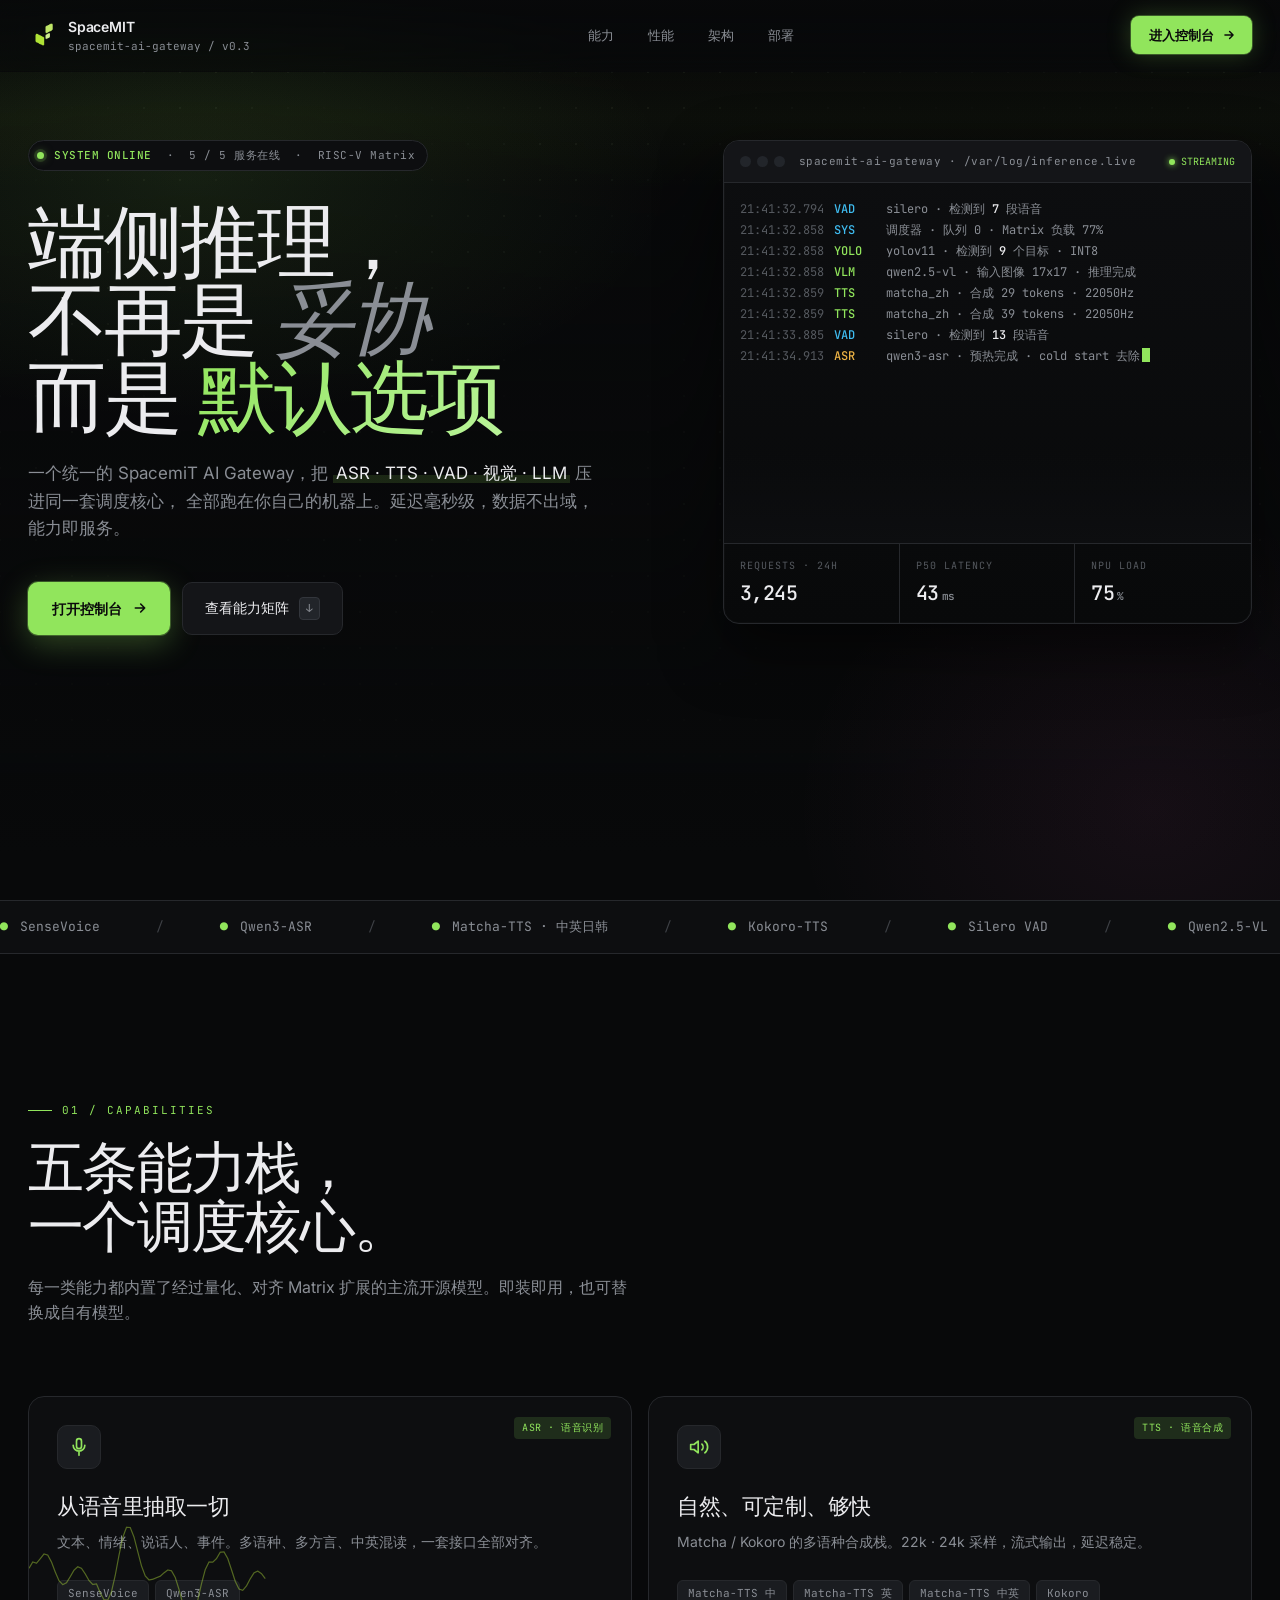
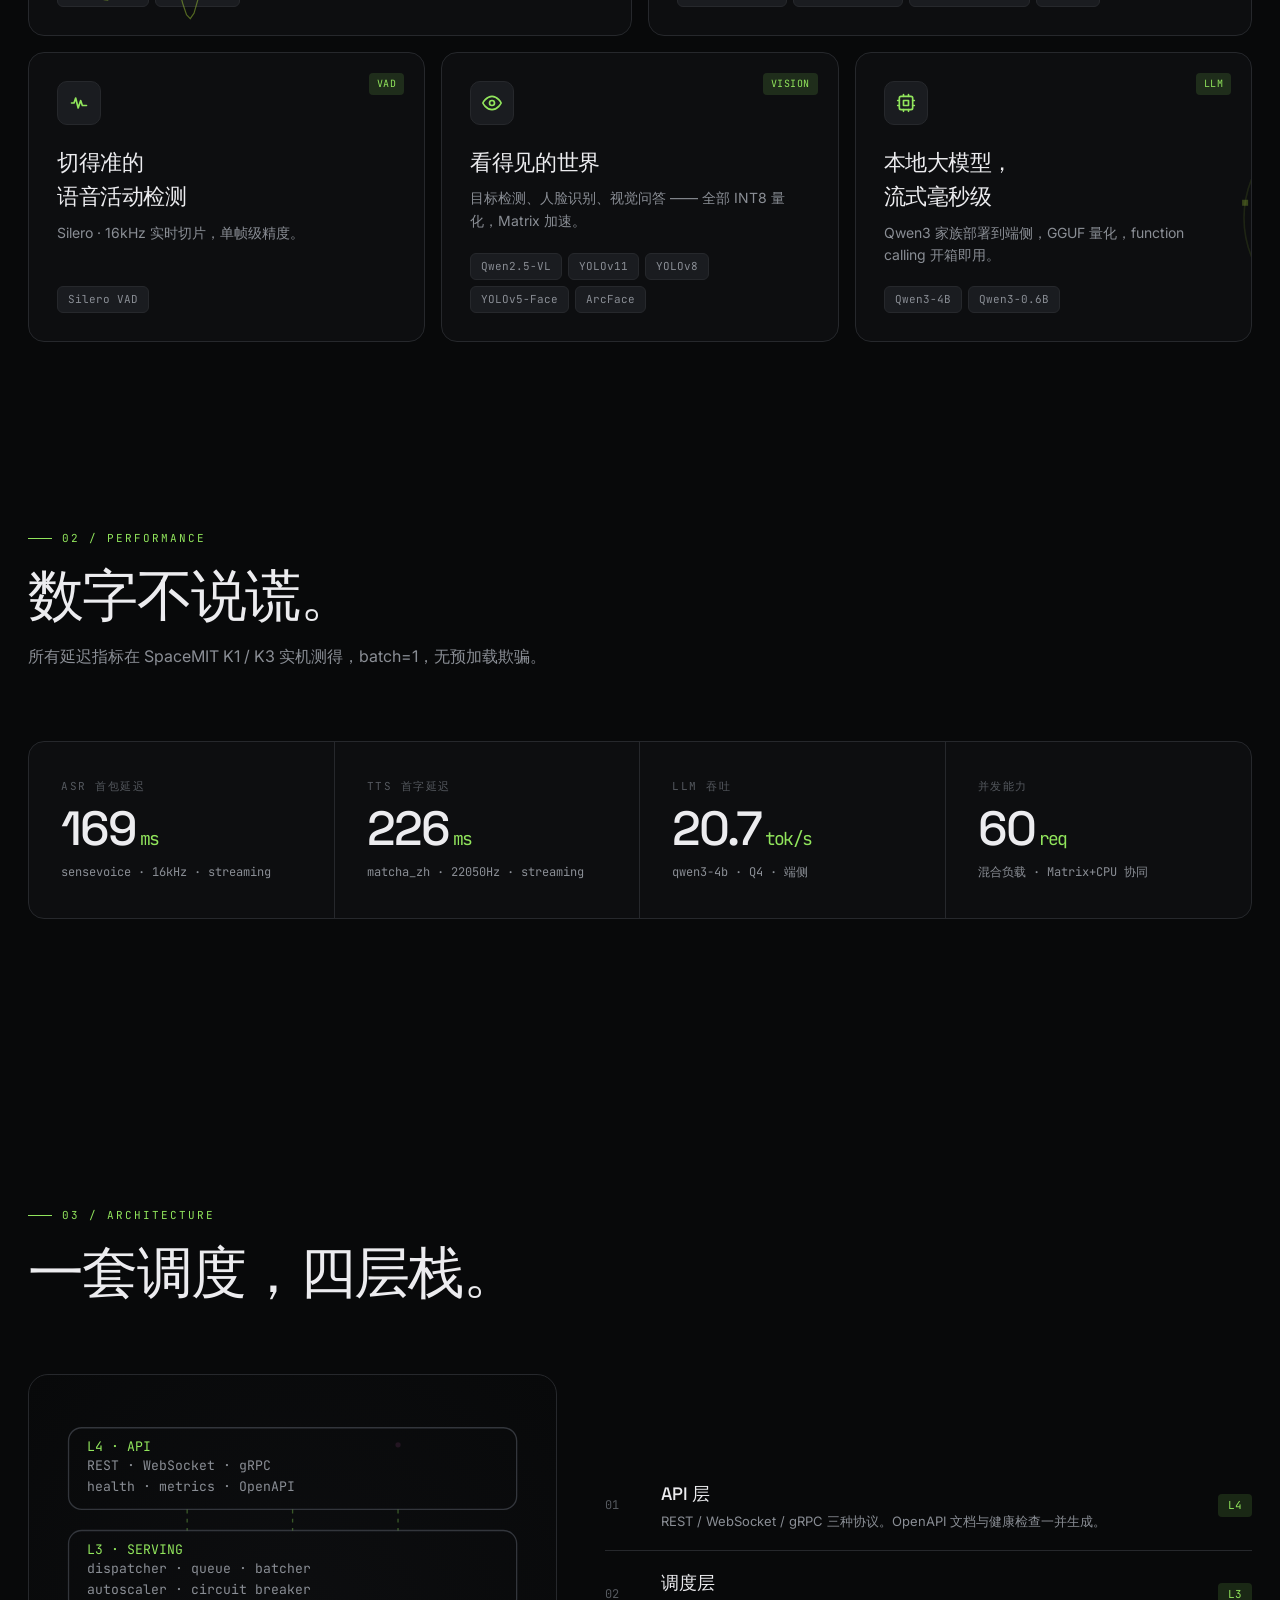
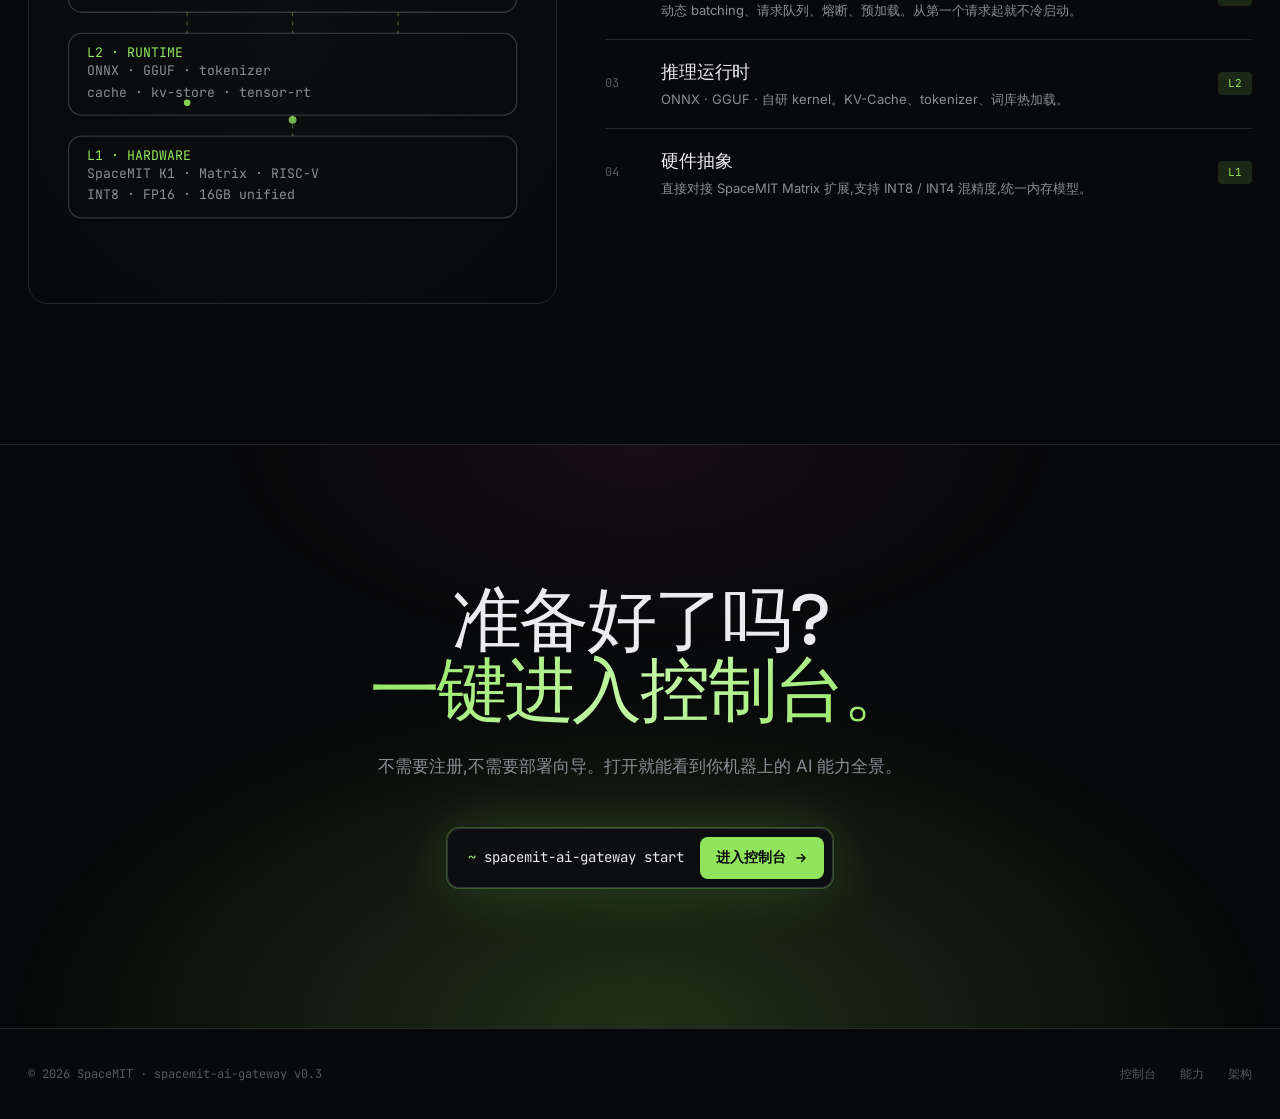
==== frontend/index.html @ 0831a818 "feat: initial import spacemit-ai-gateway" ====
<!doctype html>
<html lang="zh-CN">
<head>
  <meta charset="utf-8"/>
  <meta name="viewport" content="width=device-width, initial-scale=1"/>
  <title>SpaceMIT · SpacemiT AI Gateway — 一体化端侧 AI 推理平台</title>
  <link rel="icon" type="image/png" href="console/img/spacemit.png"/>
  <link rel="preconnect" href="https://fonts.googleapis.com">
  <link rel="preconnect" href="https://fonts.gstatic.com" crossorigin>
  <link href="https://fonts.googleapis.com/css2?family=Inter:wght@400;500;600;700&family=JetBrains+Mono:wght@400;500;600&family=Space+Grotesk:wght@400;500;600&display=swap" rel="stylesheet">
  <link rel="stylesheet" href="landing.css"/>
</head>
<body>

  <!-- NAV -->
  <nav class="nav">
    <a class="nav-brand" href="#">
      <img src="console/img/spacemit.png" alt=""/>
      <div>
        <div class="bn">SpaceMIT</div>
        <div class="bs">spacemit-ai-gateway / v0.3</div>
      </div>
    </a>
    <div class="nav-links">
      <a href="#capabilities">能力</a>
      <a href="#numbers">性能</a>
      <a href="#architecture">架构</a>
      <a href="#launch">部署</a>
    </div>
    <a class="nav-cta" href="console/index.html">
      进入控制台
      <svg viewBox="0 0 24 24" fill="none" stroke="currentColor" stroke-width="2.4" stroke-linecap="round" stroke-linejoin="round"><path d="M5 12h14M13 6l6 6-6 6"/></svg>
    </a>
  </nav>

  <!-- HERO -->
  <header class="hero">
    <div class="hero-bg">
      <canvas id="hero-canvas"></canvas>
    </div>

    <div>
      <div class="eyebrow">
        <span class="dot"></span>
        <span><b>SYSTEM ONLINE</b> &nbsp;·&nbsp; 5 / 5 服务在线 &nbsp;·&nbsp; RISC-V Matrix</span>
      </div>

      <h1 class="headline">
        端侧推理，<br/>
        不再是 <span class="strike">妥协</span><br/>
        而是 <span class="accent">默认选项</span>
      </h1>

      <p class="subline">
        一个统一的 SpacemiT AI Gateway，把 <em>ASR · TTS · VAD · 视觉 · LLM</em> 压进同一套调度核心，
        全部跑在你自己的机器上。延迟毫秒级，数据不出域，能力即服务。
      </p>

      <div class="hero-cta">
        <a class="btn-primary" href="console/index.html">
          打开控制台
          <svg viewBox="0 0 24 24" fill="none" stroke="currentColor" stroke-width="2.4" stroke-linecap="round" stroke-linejoin="round"><path d="M5 12h14M13 6l6 6-6 6"/></svg>
        </a>
        <a class="btn-ghost" href="#capabilities">
          查看能力矩阵
          <span class="kbd">↓</span>
        </a>
      </div>
    </div>

    <!-- Live console preview -->
    <div class="live-panel">
      <div class="live-panel-head">
        <div class="tl"><span></span><span></span><span></span></div>
        <div class="title">spacemit-ai-gateway · /var/log/inference.live</div>
        <div class="status"><span class="dot"></span>STREAMING</div>
      </div>
      <div class="stream" id="stream"></div>
      <div class="live-stats">
        <div class="cell">
          <div class="k">requests · 24h</div>
          <div class="v"><span id="stat-req">3,248</span></div>
        </div>
        <div class="cell">
          <div class="k">p50 latency</div>
          <div class="v"><span id="stat-lat">58</span><span class="unit">ms</span></div>
        </div>
        <div class="cell">
          <div class="k">npu load</div>
          <div class="v"><span id="stat-npu">72</span><span class="unit">%</span></div>
        </div>
      </div>
    </div>
  </header>

  <!-- TICKER -->
  <div class="ticker">
    <div class="ticker-track">
      <span><span class="acc">●</span> SenseVoice</span><span class="div">/</span>
      <span><span class="acc">●</span> Qwen3-ASR</span><span class="div">/</span>
      <span><span class="acc">●</span> Matcha-TTS · 中英日韩</span><span class="div">/</span>
      <span><span class="acc">●</span> Kokoro-TTS</span><span class="div">/</span>
      <span><span class="acc">●</span> Silero VAD</span><span class="div">/</span>
      <span><span class="acc">●</span> Qwen2.5-VL</span><span class="div">/</span>
      <span><span class="acc">●</span> YOLOv11 · v8 · v5-face</span><span class="div">/</span>
      <span><span class="acc">●</span> ArcFace</span><span class="div">/</span>
      <span><span class="acc">●</span> Qwen3-4B · 0.6B</span><span class="div">/</span>
      <!-- duplicate for seamless loop -->
      <span><span class="acc">●</span> SenseVoice</span><span class="div">/</span>
      <span><span class="acc">●</span> Qwen3-ASR</span><span class="div">/</span>
      <span><span class="acc">●</span> Matcha-TTS · 中英日韩</span><span class="div">/</span>
      <span><span class="acc">●</span> Kokoro-TTS</span><span class="div">/</span>
      <span><span class="acc">●</span> Silero VAD</span><span class="div">/</span>
      <span><span class="acc">●</span> Qwen2.5-VL</span><span class="div">/</span>
      <span><span class="acc">●</span> YOLOv11 · v8 · v5-face</span><span class="div">/</span>
      <span><span class="acc">●</span> ArcFace</span><span class="div">/</span>
      <span><span class="acc">●</span> Qwen3-4B · 0.6B</span><span class="div">/</span>
    </div>
  </div>

  <!-- CAPABILITIES -->
  <section class="section" id="capabilities">
    <div class="section-head">
      <div class="section-label">01 / capabilities</div>
      <h2 class="section-title">五条能力栈，<br/>一个调度核心。</h2>
      <p class="section-sub">
        每一类能力都内置了经过量化、对齐 Matrix 扩展的主流开源模型。即装即用，也可替换成自有模型。
      </p>
    </div>

    <div class="caps">
      <!-- ASR — wide with waveform -->
      <div class="cap wide">
        <canvas class="viz" id="viz-wave" style="bottom: 0; top: auto; height: 120px;"></canvas>
        <div class="cap-tag">ASR · 语音识别</div>
        <div class="cap-icon">
          <svg width="20" height="20" viewBox="0 0 24 24" fill="none" stroke="currentColor" stroke-width="2" stroke-linecap="round" stroke-linejoin="round"><rect x="9" y="2" width="6" height="12" rx="3"/><path d="M5 10a7 7 0 0 0 14 0M12 17v5"/></svg>
        </div>
        <h3>从语音里抽取一切</h3>
        <p class="cap-desc">文本、情绪、说话人、事件。多语种、多方言、中英混读，一套接口全部对齐。</p>
        <div class="cap-models">
          <span class="chip">SenseVoice</span>
          <span class="chip">Qwen3-ASR</span>
        </div>
      </div>

      <!-- TTS -->
      <div class="cap wide">
        <div class="cap-tag">TTS · 语音合成</div>
        <div class="cap-icon">
          <svg width="20" height="20" viewBox="0 0 24 24" fill="none" stroke="currentColor" stroke-width="2" stroke-linecap="round" stroke-linejoin="round"><path d="M11 5L6 9H2v6h4l5 4V5zM15.5 8.5a5 5 0 0 1 0 7M19 5a9 9 0 0 1 0 14"/></svg>
        </div>
        <h3>自然、可定制、够快</h3>
        <p class="cap-desc">Matcha / Kokoro 的多语种合成栈。22k · 24k 采样，流式输出，延迟稳定。</p>
        <div class="cap-models">
          <span class="chip">Matcha-TTS 中</span>
          <span class="chip">Matcha-TTS 英</span>
          <span class="chip">Matcha-TTS 中英</span>
          <span class="chip">Kokoro</span>
        </div>
      </div>

      <!-- VAD -->
      <div class="cap third">
        <div class="cap-tag">VAD</div>
        <div class="cap-icon">
          <svg width="20" height="20" viewBox="0 0 24 24" fill="none" stroke="currentColor" stroke-width="2" stroke-linecap="round" stroke-linejoin="round"><path d="M3 12h3l2-6 3 12 3-9 2 6h5"/></svg>
        </div>
        <h3>切得准的<br/>语音活动检测</h3>
        <p class="cap-desc">Silero · 16kHz 实时切片，单帧级精度。</p>
        <div class="cap-models">
          <span class="chip">Silero VAD</span>
        </div>
      </div>

      <!-- Vision -->
      <div class="cap third">
        <div class="cap-tag">VISION</div>
        <div class="cap-icon">
          <svg width="20" height="20" viewBox="0 0 24 24" fill="none" stroke="currentColor" stroke-width="2" stroke-linecap="round" stroke-linejoin="round"><path d="M1 12s4-8 11-8 11 8 11 8-4 8-11 8S1 12 1 12z"/><circle cx="12" cy="12" r="3"/></svg>
        </div>
        <h3>看得见的世界</h3>
        <p class="cap-desc">目标检测、人脸识别、视觉问答 —— 全部 INT8 量化，Matrix 加速。</p>
        <div class="cap-models">
          <span class="chip">Qwen2.5-VL</span>
          <span class="chip">YOLOv11</span>
          <span class="chip">YOLOv8</span>
          <span class="chip">YOLOv5-Face</span>
          <span class="chip">ArcFace</span>
        </div>
      </div>

      <!-- LLM — third column with orbit -->
      <div class="cap third">
        <canvas class="viz" id="viz-orbit"></canvas>
        <div class="cap-tag">LLM</div>
        <div class="cap-icon">
          <svg width="20" height="20" viewBox="0 0 24 24" fill="none" stroke="currentColor" stroke-width="2" stroke-linecap="round" stroke-linejoin="round"><rect x="4" y="4" width="16" height="16" rx="2"/><rect x="9" y="9" width="6" height="6"/><path d="M9 2v2M15 2v2M9 20v2M15 20v2M2 9h2M2 15h2M20 9h2M20 15h2"/></svg>
        </div>
        <h3>本地大模型，<br/>流式毫秒级</h3>
        <p class="cap-desc">Qwen3 家族部署到端侧，GGUF 量化，function calling 开箱即用。</p>
        <div class="cap-models">
          <span class="chip">Qwen3-4B</span>
          <span class="chip">Qwen3-0.6B</span>
        </div>
      </div>
    </div>
  </section>

  <!-- NUMBERS -->
  <section class="section" id="numbers" style="padding-top: 40px;">
    <div class="section-head">
      <div class="section-label">02 / performance</div>
      <h2 class="section-title">数字不说谎。</h2>
      <p class="section-sub">
        所有延迟指标在 SpaceMIT K1 / K3 实机测得，batch=1，无预加载欺骗。
      </p>
    </div>

    <div class="numbers">
      <div class="cell">
        <div class="k">ASR 首包延迟</div>
        <div class="v"><span data-count="180">0</span><span class="unit">ms</span></div>
        <div class="sub">sensevoice · 16kHz · streaming</div>
      </div>
      <div class="cell">
        <div class="k">TTS 首字延迟</div>
        <div class="v"><span data-count="240">0</span><span class="unit">ms</span></div>
        <div class="sub">matcha_zh · 22050Hz · streaming</div>
      </div>
      <div class="cell">
        <div class="k">LLM 吞吐</div>
        <div class="v"><span data-count="22" data-decimals="1">0</span><span class="unit">tok/s</span></div>
        <div class="sub">qwen3-4b · Q4 · 端侧</div>
      </div>
      <div class="cell">
        <div class="k">并发能力</div>
        <div class="v"><span data-count="64">0</span><span class="unit">req</span></div>
        <div class="sub">混合负载 · Matrix+CPU 协同</div>
      </div>
    </div>
  </section>

  <!-- ARCHITECTURE -->
  <section class="section" id="architecture">
    <div class="section-head">
      <div class="section-label">03 / architecture</div>
      <h2 class="section-title">一套调度，四层栈。</h2>
    </div>

    <div class="arch">
      <div class="arch-diagram">
        <svg viewBox="0 0 400 400" id="arch-svg" xmlns="http://www.w3.org/2000/svg">
          <defs>
            <linearGradient id="g1" x1="0" y1="0" x2="1" y2="1">
              <stop offset="0%" stop-color="oklch(0.84 0.19 135)" stop-opacity="0.3"/>
              <stop offset="100%" stop-color="oklch(0.84 0.19 135)" stop-opacity="0"/>
            </linearGradient>
          </defs>

          <!-- layers -->
          <g stroke="#33363c" fill="none" stroke-width="1">
            <rect x="30" y="40"  width="340" height="62" rx="10"/>
            <rect x="30" y="118" width="340" height="62" rx="10"/>
            <rect x="30" y="196" width="340" height="62" rx="10"/>
            <rect x="30" y="274" width="340" height="62" rx="10"/>
          </g>

          <!-- connecting lines between layers -->
          <g stroke="oklch(0.84 0.19 135)" stroke-width="1" stroke-dasharray="3 4" opacity="0.35">
            <line x1="120" y1="102" x2="120" y2="118"/>
            <line x1="200" y1="102" x2="200" y2="118"/>
            <line x1="280" y1="102" x2="280" y2="118"/>
            <line x1="120" y1="180" x2="120" y2="196"/>
            <line x1="200" y1="180" x2="200" y2="196"/>
            <line x1="280" y1="180" x2="280" y2="196"/>
            <line x1="200" y1="258" x2="200" y2="274"/>
          </g>

          <!-- labels -->
          <g font-family="JetBrains Mono, monospace" font-size="10" fill="#8a8e95">
            <text x="44" y="58" fill="oklch(0.84 0.19 135)">L4 · API</text>
            <text x="44" y="72">REST · WebSocket · gRPC</text>
            <text x="44" y="88">health · metrics · OpenAPI</text>

            <text x="44" y="136" fill="oklch(0.84 0.19 135)">L3 · SERVING</text>
            <text x="44" y="150">dispatcher · queue · batcher</text>
            <text x="44" y="166">autoscaler · circuit breaker</text>

            <text x="44" y="214" fill="oklch(0.84 0.19 135)">L2 · RUNTIME</text>
            <text x="44" y="228">ONNX · GGUF · tokenizer</text>
            <text x="44" y="244">cache · kv-store · tensor-rt</text>

            <text x="44" y="292" fill="oklch(0.84 0.19 135)">L1 · HARDWARE</text>
            <text x="44" y="306">SpaceMIT K1 · Matrix · RISC-V</text>
            <text x="44" y="322">INT8 · FP16 · 16GB unified</text>
          </g>

          <!-- packet dots -->
          <circle r="3" fill="oklch(0.84 0.19 135)">
            <animateMotion dur="3s" repeatCount="indefinite" path="M 200 40 L 200 340"/>
            <animate attributeName="opacity" values="0;1;1;0" dur="3s" repeatCount="indefinite"/>
          </circle>
          <circle r="2.5" fill="oklch(0.84 0.19 135)">
            <animateMotion dur="4s" begin="1s" repeatCount="indefinite" path="M 120 340 L 120 40"/>
            <animate attributeName="opacity" values="0;1;1;0" dur="4s" begin="1s" repeatCount="indefinite"/>
          </circle>
          <circle r="2" fill="oklch(0.72 0.20 340)">
            <animateMotion dur="5s" begin="2s" repeatCount="indefinite" path="M 280 40 L 280 340"/>
            <animate attributeName="opacity" values="0;0.8;0.8;0" dur="5s" begin="2s" repeatCount="indefinite"/>
          </circle>
        </svg>
      </div>

      <div class="arch-list">
        <div class="arch-item">
          <div class="num">01</div>
          <div>
            <div class="nm">API 层</div>
            <div class="dc">REST / WebSocket / gRPC 三种协议。OpenAPI 文档与健康检查一并生成。</div>
          </div>
          <div class="tech">L4</div>
        </div>
        <div class="arch-item">
          <div class="num">02</div>
          <div>
            <div class="nm">调度层</div>
            <div class="dc">动态 batching、请求队列、熔断、预加载。从第一个请求起就不冷启动。</div>
          </div>
          <div class="tech">L3</div>
        </div>
        <div class="arch-item">
          <div class="num">03</div>
          <div>
            <div class="nm">推理运行时</div>
            <div class="dc">ONNX · GGUF · 自研 kernel。KV-Cache、tokenizer、词库热加载。</div>
          </div>
          <div class="tech">L2</div>
        </div>
        <div class="arch-item">
          <div class="num">04</div>
          <div>
            <div class="nm">硬件抽象</div>
            <div class="dc">直接对接 SpaceMIT Matrix 扩展,支持 INT8 / INT4 混精度,统一内存模型。</div>
          </div>
          <div class="tech">L1</div>
        </div>
      </div>
    </div>
  </section>

  <!-- CTA -->
  <section class="cta-footer" id="launch">
    <h2>准备好了吗?<br/><span class="accent">一键进入控制台。</span></h2>
    <p>不需要注册,不需要部署向导。打开就能看到你机器上的 AI 能力全景。</p>

    <div class="terminal-cta">
      <span class="prompt">~</span><span class="cmd">spacemit-ai-gateway start</span><a href="console/index.html">
        进入控制台
        <svg width="14" height="14" viewBox="0 0 24 24" fill="none" stroke="currentColor" stroke-width="2.4" stroke-linecap="round" stroke-linejoin="round"><path d="M5 12h14M13 6l6 6-6 6"/></svg>
      </a>
    </div>
  </section>

  <footer>
    <div>© 2026 SpaceMIT · spacemit-ai-gateway v0.3</div>
    <div class="links">
      <a href="console/index.html">控制台</a>
      <a href="#capabilities">能力</a>
      <a href="#architecture">架构</a>
    </div>
  </footer>

  <script src="landing-hero.js"></script>
</body>
</html>
---- frontend/landing.css ----
/* SpaceMIT · SpacemiT AI Gateway — Landing Page */
/* Inherits console's DNA: #0a0a0b bg, lemon-green accent */

:root {
  --bg:        #08090a;
  --bg-1:      #0d0e10;
  --bg-2:      #141518;
  --bg-3:      #1a1c20;
  --bg-4:      #22252a;
  --border:    #26282c;
  --border-2:  #33363c;
  --text:      #ececef;
  --text-dim:  #8a8e95;
  --text-low:  #55595f;
  --text-low-2:#3e4146;
  --accent:    oklch(0.84 0.19 135);
  --accent-d:  oklch(0.72 0.19 135);
  --accent-2:  oklch(0.84 0.19 135 / .14);
  --accent-3:  oklch(0.84 0.19 135 / .30);
  --accent-glow: oklch(0.84 0.19 135 / .55);

  --info:  oklch(0.75 0.13 230);
  --warn:  oklch(0.80 0.14 80);
  --magenta: oklch(0.72 0.20 340);

  --font-sans: 'Inter', -apple-system, 'PingFang SC', 'Microsoft YaHei', sans-serif;
  --font-mono: 'JetBrains Mono', 'SF Mono', Menlo, monospace;
  --font-display: 'Space Grotesk', 'Inter', sans-serif;
}

* { box-sizing: border-box; }
html, body { margin: 0; padding: 0; }
body {
  background: var(--bg);
  color: var(--text);
  font-family: var(--font-sans);
  font-size: 15px;
  line-height: 1.55;
  -webkit-font-smoothing: antialiased;
  overflow-x: hidden;
}
a { color: inherit; text-decoration: none; }
button { font-family: inherit; cursor: pointer; border: 0; background: none; color: inherit; }

/* subtle grain */
body::before {
  content:''; position: fixed; inset: 0; pointer-events: none; z-index: 1;
  background-image: url("data:image/svg+xml;utf8,<svg xmlns='http://www.w3.org/2000/svg' width='140' height='140'><filter id='n'><feTurbulence type='fractalNoise' baseFrequency='0.9' numOctaves='2'/><feColorMatrix values='0 0 0 0 0  0 0 0 0 0  0 0 0 0 0  0 0 0 0.045 0'/></filter><rect width='100%' height='100%' filter='url(%23n)'/></svg>");
  opacity: .8; mix-blend-mode: overlay;
}

/* ============ NAV ============ */
.nav {
  position: fixed; top: 0; left: 0; right: 0; z-index: 100;
  display: flex; align-items: center; justify-content: space-between;
  padding: 16px 28px;
  backdrop-filter: blur(14px) saturate(140%);
  -webkit-backdrop-filter: blur(14px) saturate(140%);
  background: linear-gradient(to bottom, rgba(8,9,10,.85), rgba(8,9,10,.55));
  border-bottom: 1px solid transparent;
  transition: border-color .3s;
}
.nav.scrolled { border-bottom-color: var(--border); }
.nav-brand { display: flex; align-items: center; gap: 12px; }
.nav-brand img { width: 28px; height: 28px; object-fit: contain; border-radius: 6px; }
.nav-brand .bn { font-weight: 600; letter-spacing: -.2px; font-size: 14px; }
.nav-brand .bs { font-family: var(--font-mono); font-size: 11px; color: var(--text-dim); }
.nav-links { display: flex; gap: 6px; font-size: 13px; }
.nav-links a {
  padding: 8px 14px; color: var(--text-dim); border-radius: 8px;
  transition: color .15s, background .15s;
}
.nav-links a:hover { color: var(--text); background: var(--bg-2); }
.nav-cta {
  display: inline-flex; align-items: center; gap: 8px;
  padding: 9px 16px 9px 18px;
  background: var(--accent);
  color: #0a0a0b;
  border-radius: 8px;
  font-size: 13px; font-weight: 600;
  transition: transform .15s, box-shadow .2s;
  box-shadow: 0 0 0 1px oklch(0.84 0.19 135 / .3), 0 0 24px oklch(0.84 0.19 135 / .25);
}
.nav-cta:hover { transform: translateY(-1px); box-shadow: 0 0 0 1px oklch(0.84 0.19 135 / .5), 0 0 36px oklch(0.84 0.19 135 / .4); }
.nav-cta svg { width: 14px; height: 14px; }

/* ============ HERO ============ */
.hero {
  position: relative;
  min-height: 100vh;
  padding: 140px 28px 80px;
  display: grid;
  grid-template-columns: minmax(0, 1.1fr) minmax(0, .9fr);
  gap: 48px;
  max-width: 1400px;
  margin: 0 auto;
  z-index: 2;
}
.hero-bg {
  position: absolute; inset: 0; z-index: -1;
  pointer-events: none;
}
#hero-canvas {
  position: absolute; inset: 0; width: 100%; height: 100%;
  opacity: .9;
}
.hero-bg::after {
  content: ''; position: absolute; inset: 0;
  background:
    radial-gradient(800px 400px at 15% 20%, oklch(0.84 0.19 135 / .10), transparent 60%),
    radial-gradient(600px 500px at 90% 90%, oklch(0.72 0.20 340 / .06), transparent 60%),
    linear-gradient(180deg, transparent 0%, var(--bg) 95%);
}

.eyebrow {
  display: inline-flex; align-items: center; gap: 10px;
  padding: 6px 12px 6px 8px;
  border: 1px solid var(--border);
  background: var(--bg-1);
  border-radius: 999px;
  font-family: var(--font-mono);
  font-size: 11px; letter-spacing: .5px;
  color: var(--text-dim);
  margin-bottom: 32px;
}
.eyebrow .dot {
  width: 7px; height: 7px; border-radius: 50%;
  background: var(--accent);
  box-shadow: 0 0 10px var(--accent-glow), 0 0 0 3px oklch(0.84 0.19 135 / .15);
  animation: beat 1.8s ease-in-out infinite;
}
@keyframes beat { 0%,100% { transform: scale(1); } 50% { transform: scale(1.25); } }
.eyebrow b { color: var(--accent); font-weight: 500; }

.headline {
  font-family: var(--font-display);
  font-size: clamp(48px, 6.2vw, 88px);
  line-height: 0.98;
  letter-spacing: -0.035em;
  font-weight: 500;
  margin: 0 0 24px;
  text-wrap: balance;
}
.headline .accent {
  background: linear-gradient(135deg, var(--accent) 0%, oklch(0.92 0.12 135) 60%, var(--accent) 100%);
  background-size: 200% 200%;
  -webkit-background-clip: text;
  background-clip: text;
  -webkit-text-fill-color: transparent;
  animation: shine 6s ease-in-out infinite;
}
@keyframes shine {
  0%,100% { background-position: 0% 50%; }
  50% { background-position: 100% 50%; }
}
.headline .strike {
  position: relative;
  color: var(--text-dim);
  font-style: italic;
  font-weight: 400;
}
.subline {
  font-size: 17px; line-height: 1.6;
  color: var(--text-dim);
  max-width: 52ch;
  margin: 0 0 40px;
}
.subline em {
  color: var(--text); font-style: normal;
  background: linear-gradient(transparent 62%, var(--accent-2) 62%);
  padding: 0 3px;
}

.hero-cta { display: flex; gap: 12px; flex-wrap: wrap; }
.btn-primary {
  display: inline-flex; align-items: center; gap: 10px;
  padding: 14px 22px 14px 24px;
  background: var(--accent);
  color: #0a0a0b;
  border-radius: 10px;
  font-size: 14px; font-weight: 600;
  letter-spacing: -.1px;
  transition: transform .15s, box-shadow .2s;
  box-shadow: 0 0 0 1px oklch(0.84 0.19 135 / .3), 0 8px 32px oklch(0.84 0.19 135 / .3);
}
.btn-primary:hover { transform: translateY(-1px); box-shadow: 0 0 0 1px oklch(0.84 0.19 135 / .5), 0 12px 48px oklch(0.84 0.19 135 / .45); }
.btn-primary svg { width: 16px; height: 16px; }
.btn-ghost {
  display: inline-flex; align-items: center; gap: 10px;
  padding: 14px 22px;
  background: var(--bg-2);
  border: 1px solid var(--border);
  border-radius: 10px;
  font-size: 14px; font-weight: 500;
  color: var(--text);
  font-family: var(--font-mono);
  transition: border-color .15s, background .15s;
}
.btn-ghost:hover { background: var(--bg-3); border-color: var(--border-2); }
.btn-ghost .kbd {
  padding: 2px 6px; font-size: 11px;
  background: var(--bg-4); border: 1px solid var(--border-2);
  border-radius: 4px; color: var(--text-dim);
}

/* ============ RIGHT — LIVE CONSOLE ============ */
.live-panel {
  position: relative;
  background: linear-gradient(180deg, var(--bg-1), var(--bg));
  border: 1px solid var(--border);
  border-radius: 16px;
  overflow: hidden;
  align-self: start;
  box-shadow: 0 24px 60px rgba(0,0,0,.5), 0 0 0 1px rgba(255,255,255,.02) inset;
}
.live-panel-head {
  display: flex; align-items: center; gap: 10px;
  padding: 12px 16px;
  border-bottom: 1px solid var(--border);
  background: var(--bg-2);
}
.tl { display: flex; gap: 6px; }
.tl span { width: 11px; height: 11px; border-radius: 50%; background: var(--bg-4); }
.live-panel-head .title {
  font-family: var(--font-mono); font-size: 11px;
  color: var(--text-dim); letter-spacing: .5px;
  margin-left: 4px;
}
.live-panel-head .status {
  margin-left: auto;
  display: inline-flex; align-items: center; gap: 6px;
  font-family: var(--font-mono); font-size: 10px; color: var(--accent);
}
.live-panel-head .status .dot {
  width: 6px; height: 6px; border-radius: 50%; background: var(--accent);
  box-shadow: 0 0 6px var(--accent);
}
.stream {
  padding: 16px;
  font-family: var(--font-mono);
  font-size: 12px;
  line-height: 1.75;
  height: 360px;
  overflow: hidden;
  position: relative;
}
.stream::after {
  content: ''; position: absolute; inset: 0; pointer-events: none;
  background: linear-gradient(to bottom, transparent 75%, var(--bg-1) 100%);
}
.stream .ln { display: flex; gap: 10px; }
.stream .ts  { color: var(--text-low); min-width: 68px; }
.stream .tag { color: var(--accent); font-weight: 500; min-width: 42px; }
.stream .tag.err { color: oklch(0.70 0.18 25); }
.stream .tag.info { color: var(--info); }
.stream .tag.warn { color: var(--warn); }
.stream .msg { color: var(--text-dim); }
.stream .msg b { color: var(--text); font-weight: 500; }
.caret {
  display: inline-block; width: 8px; height: 14px;
  background: var(--accent); margin-left: 2px;
  vertical-align: -2px;
  animation: blink 1s steps(1) infinite;
}
@keyframes blink { 50% { opacity: 0; } }

.live-stats {
  display: grid; grid-template-columns: repeat(3, 1fr);
  border-top: 1px solid var(--border);
}
.live-stats .cell {
  padding: 14px 16px;
  border-right: 1px solid var(--border);
}
.live-stats .cell:last-child { border-right: 0; }
.live-stats .k {
  font-family: var(--font-mono); font-size: 10px;
  color: var(--text-low); letter-spacing: 1px;
  text-transform: uppercase;
}
.live-stats .v {
  font-family: var(--font-mono);
  font-size: 20px; font-weight: 500;
  color: var(--text);
  margin-top: 4px;
  letter-spacing: -.5px;
}
.live-stats .v .unit { font-size: 11px; color: var(--text-dim); margin-left: 3px; }

/* ============ TICKER ============ */
.ticker {
  position: relative; z-index: 2;
  border-top: 1px solid var(--border);
  border-bottom: 1px solid var(--border);
  padding: 16px 0;
  overflow: hidden;
  background: var(--bg-1);
}
.ticker-track {
  display: flex; gap: 56px;
  white-space: nowrap;
  animation: scroll 40s linear infinite;
  font-family: var(--font-mono);
  font-size: 13px; color: var(--text-dim);
}
@keyframes scroll {
  from { transform: translateX(0); }
  to { transform: translateX(-50%); }
}
.ticker-track span { display: inline-flex; align-items: center; gap: 12px; }
.ticker-track .acc { color: var(--accent); }
.ticker-track .div { color: var(--text-low-2); }

/* ============ SECTION ============ */
.section {
  position: relative; z-index: 2;
  max-width: 1400px; margin: 0 auto;
  padding: 140px 28px;
}
.section-head { margin-bottom: 72px; max-width: 820px; }
.section-label {
  font-family: var(--font-mono); font-size: 11px; letter-spacing: 2px;
  color: var(--accent); text-transform: uppercase;
  display: inline-flex; align-items: center; gap: 10px;
  margin-bottom: 20px;
}
.section-label::before {
  content: ''; width: 24px; height: 1px; background: var(--accent);
}
.section-title {
  font-family: var(--font-display);
  font-size: clamp(36px, 4.4vw, 56px);
  line-height: 1.05;
  letter-spacing: -.03em;
  font-weight: 500;
  margin: 0 0 18px;
  text-wrap: balance;
}
.section-sub {
  font-size: 16px; color: var(--text-dim);
  max-width: 60ch;
}

/* ============ CAPABILITIES ============ */
.caps {
  display: grid;
  grid-template-columns: repeat(12, 1fr);
  gap: 16px;
}
.cap {
  background: var(--bg-1);
  border: 1px solid var(--border);
  border-radius: 16px;
  padding: 28px;
  position: relative;
  overflow: hidden;
  transition: border-color .2s, background .2s, transform .2s;
  display: flex; flex-direction: column;
  min-height: 240px;
}
.cap:hover { border-color: var(--border-2); background: var(--bg-2); transform: translateY(-2px); }
.cap::before {
  content: ''; position: absolute; inset: 0;
  background: radial-gradient(600px circle at var(--mx, 50%) var(--my, 50%),
              oklch(0.84 0.19 135 / .08), transparent 40%);
  opacity: 0; transition: opacity .3s;
  pointer-events: none;
}
.cap:hover::before { opacity: 1; }
.cap.wide { grid-column: span 6; }
.cap.half { grid-column: span 3; }
.cap.third { grid-column: span 4; }
.cap .cap-tag {
  position: absolute; top: 20px; right: 20px;
  font-family: var(--font-mono); font-size: 10px;
  padding: 3px 8px; border-radius: 4px;
  background: var(--accent-2); color: var(--accent);
  letter-spacing: .5px;
}
.cap .cap-icon {
  width: 44px; height: 44px; border-radius: 10px;
  background: var(--bg-3);
  border: 1px solid var(--border);
  display: grid; place-items: center;
  color: var(--accent);
  margin-bottom: 20px;
}
.cap h3 {
  font-family: var(--font-display);
  font-size: 22px;
  font-weight: 500;
  letter-spacing: -.02em;
  margin: 0 0 8px;
}
.cap .cap-desc { font-size: 14px; color: var(--text-dim); margin: 0 0 20px; line-height: 1.6; }
.cap .cap-models {
  display: flex; flex-wrap: wrap; gap: 6px;
  margin-top: auto;
}
.cap .chip {
  font-family: var(--font-mono); font-size: 11px;
  padding: 4px 10px; border-radius: 6px;
  background: var(--bg-3); color: var(--text-dim);
  border: 1px solid var(--border);
}

/* visualization variants per capability */
.cap .viz { position: absolute; inset: 0; pointer-events: none; opacity: .6; }

/* ============ NUMBERS ============ */
.numbers {
  display: grid; grid-template-columns: repeat(4, 1fr);
  gap: 0;
  border: 1px solid var(--border);
  border-radius: 16px;
  overflow: hidden;
  background: var(--bg-1);
}
.numbers .cell {
  padding: 36px 32px;
  border-right: 1px solid var(--border);
  position: relative;
}
.numbers .cell:last-child { border-right: 0; }
.numbers .k {
  font-family: var(--font-mono); font-size: 11px;
  color: var(--text-low); letter-spacing: 1.5px;
  text-transform: uppercase; margin-bottom: 10px;
}
.numbers .v {
  font-family: var(--font-display);
  font-size: 48px; font-weight: 500;
  letter-spacing: -.04em;
  line-height: 1;
  color: var(--text);
}
.numbers .v .unit {
  font-size: 18px; color: var(--accent); margin-left: 4px;
  font-family: var(--font-mono); font-weight: 400;
}
.numbers .sub {
  font-size: 12px; color: var(--text-dim);
  margin-top: 10px; font-family: var(--font-mono);
}

/* ============ ARCH ============ */
.arch {
  display: grid; grid-template-columns: minmax(0, .9fr) minmax(0, 1.1fr);
  gap: 48px;
  align-items: center;
}
.arch-diagram {
  position: relative;
  aspect-ratio: 1/1;
  background: radial-gradient(circle at center, var(--bg-1), var(--bg));
  border: 1px solid var(--border);
  border-radius: 20px;
  overflow: hidden;
}
.arch-diagram svg { position: absolute; inset: 0; width: 100%; height: 100%; }

.arch-list .arch-item {
  padding: 18px 0;
  border-bottom: 1px solid var(--border);
  display: grid; grid-template-columns: 40px 1fr auto; gap: 16px;
  align-items: center;
}
.arch-list .arch-item:last-child { border-bottom: 0; }
.arch-list .num {
  font-family: var(--font-mono); color: var(--text-low);
  font-size: 12px;
}
.arch-list .nm {
  font-family: var(--font-display); font-size: 18px; font-weight: 500;
  letter-spacing: -.01em;
}
.arch-list .dc { font-size: 13px; color: var(--text-dim); margin-top: 4px; }
.arch-list .tech {
  font-family: var(--font-mono); font-size: 11px;
  color: var(--accent); padding: 3px 10px;
  background: var(--accent-2); border-radius: 4px;
}

/* ============ CTA FOOTER ============ */
.cta-footer {
  position: relative; z-index: 2;
  text-align: center;
  padding: 140px 28px;
  border-top: 1px solid var(--border);
  overflow: hidden;
}
.cta-footer::before {
  content: ''; position: absolute; inset: 0;
  background:
    radial-gradient(900px 500px at 50% 100%, oklch(0.84 0.19 135 / .18), transparent 70%),
    radial-gradient(600px 300px at 50% 0%, oklch(0.72 0.20 340 / .06), transparent 70%);
  pointer-events: none;
}
.cta-footer > * { position: relative; }
.cta-footer h2 {
  font-family: var(--font-display);
  font-size: clamp(44px, 5.5vw, 80px);
  font-weight: 500;
  letter-spacing: -.035em;
  line-height: 1;
  margin: 0 0 28px;
}
.cta-footer h2 .accent {
  background: linear-gradient(135deg, var(--accent) 0%, oklch(0.92 0.12 135) 50%, var(--accent) 100%);
  -webkit-background-clip: text;
  background-clip: text;
  -webkit-text-fill-color: transparent;
}
.cta-footer p {
  color: var(--text-dim); font-size: 17px;
  max-width: 48ch; margin: 0 auto 48px;
}
.terminal-cta {
  display: inline-block;
  background: var(--bg-1);
  border: 1px solid var(--border-2);
  border-radius: 12px;
  padding: 8px 8px 8px 20px;
  font-family: var(--font-mono);
  font-size: 14px;
  box-shadow: 0 0 0 1px oklch(0.84 0.19 135 / .25), 0 0 60px oklch(0.84 0.19 135 / .2);
}
.terminal-cta .prompt { color: var(--accent); }
.terminal-cta .cmd { color: var(--text); margin: 0 16px 0 8px; }
.terminal-cta a {
  display: inline-flex; align-items: center; gap: 8px;
  background: var(--accent); color: #0a0a0b;
  padding: 10px 16px; border-radius: 8px;
  font-weight: 600;
  transition: transform .15s;
}
.terminal-cta a:hover { transform: translateY(-1px); }

/* ============ FOOTER ============ */
footer {
  position: relative; z-index: 2;
  padding: 36px 28px;
  border-top: 1px solid var(--border);
  display: flex; justify-content: space-between; align-items: center;
  font-family: var(--font-mono); font-size: 12px;
  color: var(--text-low);
}
footer .links { display: flex; gap: 24px; }
footer .links a:hover { color: var(--text); }

/* ============ RESPONSIVE ============ */
@media (max-width: 960px) {
  .hero { grid-template-columns: 1fr; padding-top: 110px; }
  .caps { grid-template-columns: 1fr; }
  .cap.wide, .cap.half, .cap.third { grid-column: span 1; }
  .numbers { grid-template-columns: repeat(2, 1fr); }
  .numbers .cell:nth-child(2) { border-right: 0; }
  .numbers .cell:nth-child(1), .numbers .cell:nth-child(2) { border-bottom: 1px solid var(--border); }
  .arch { grid-template-columns: 1fr; }
  .nav-links { display: none; }
}
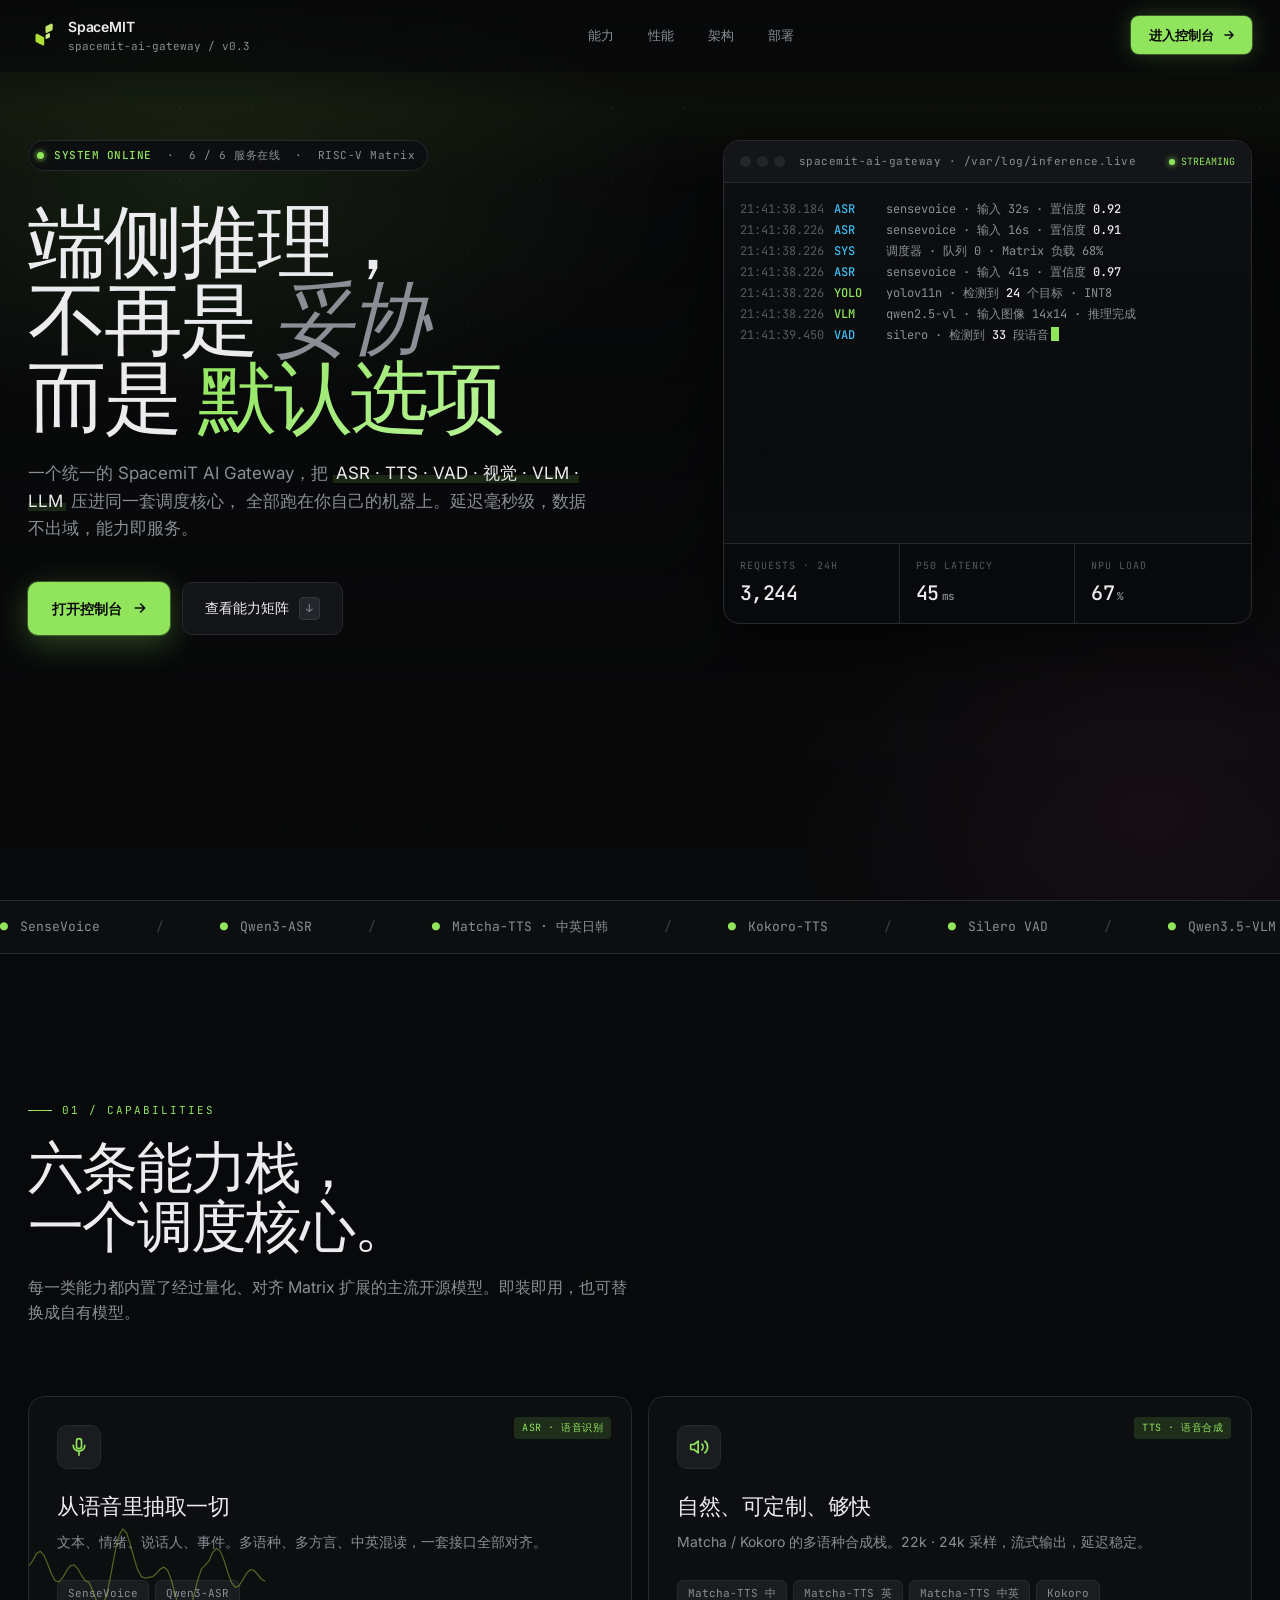
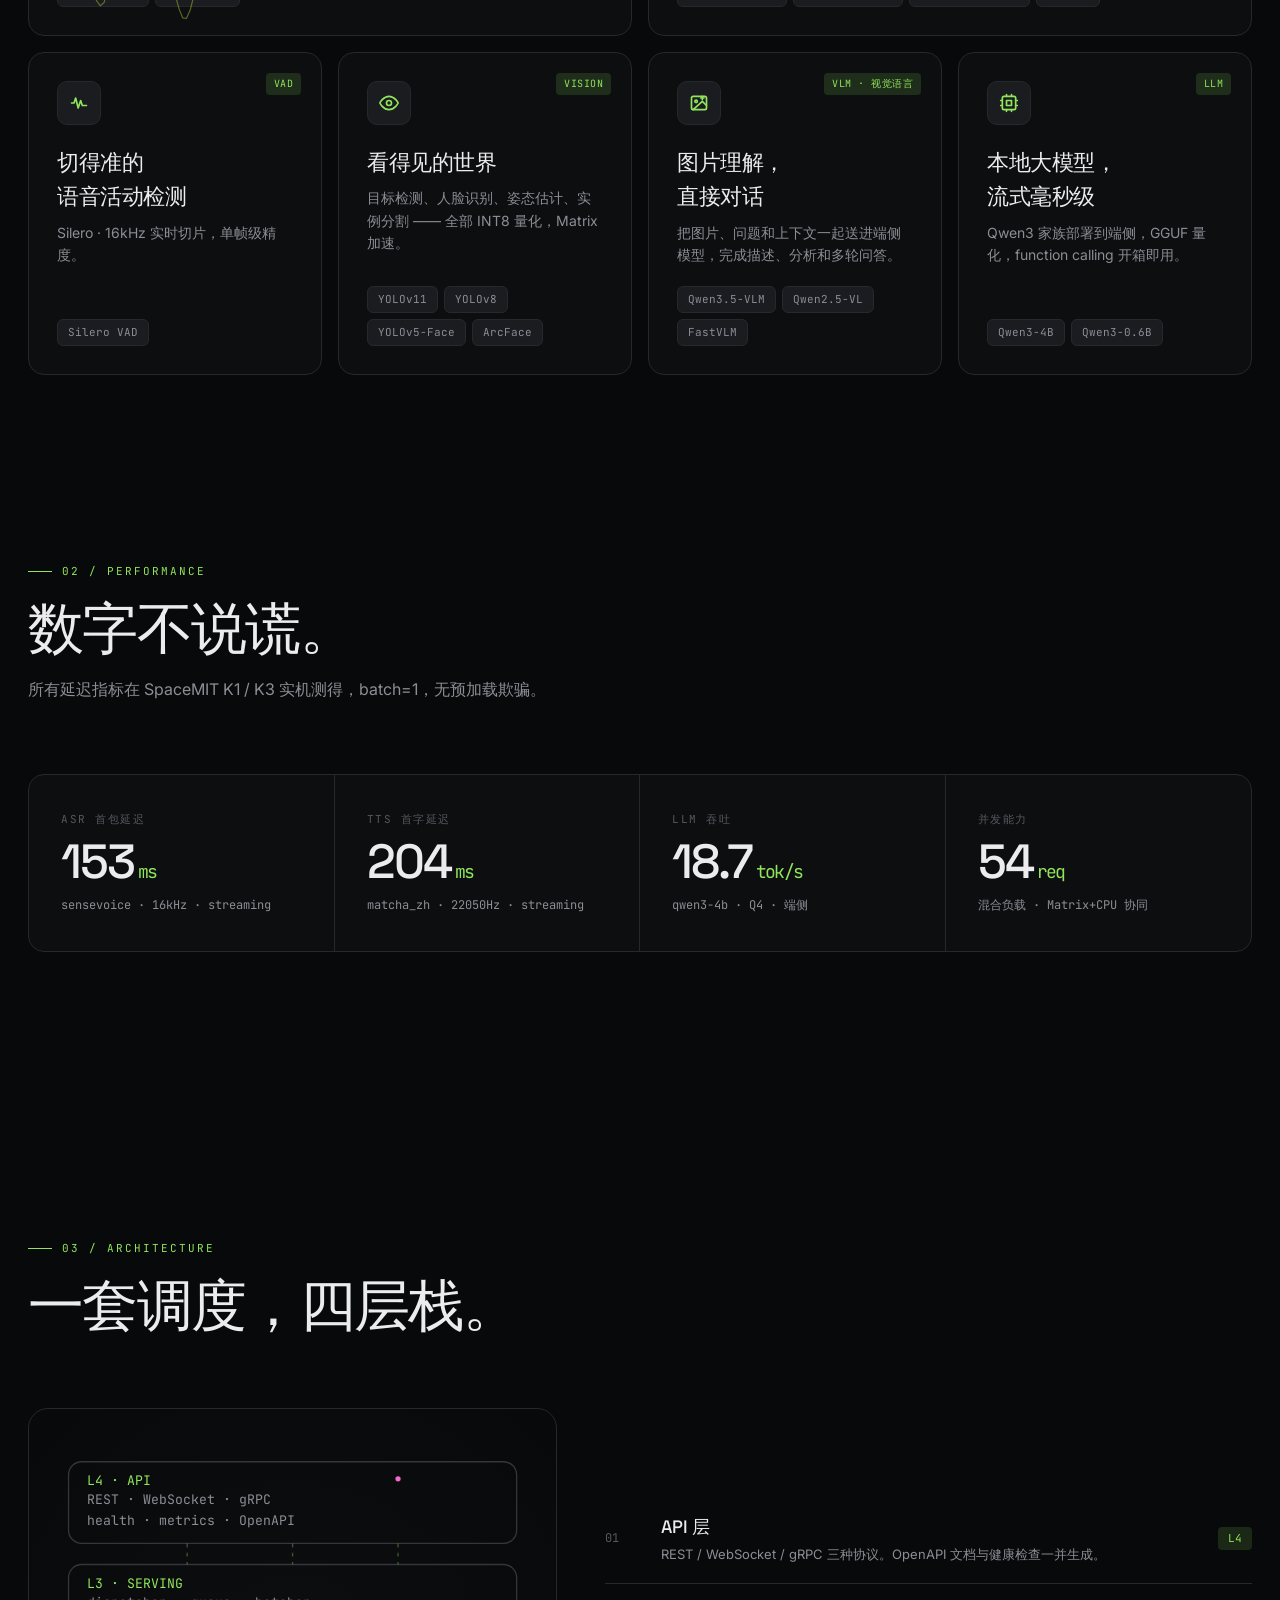
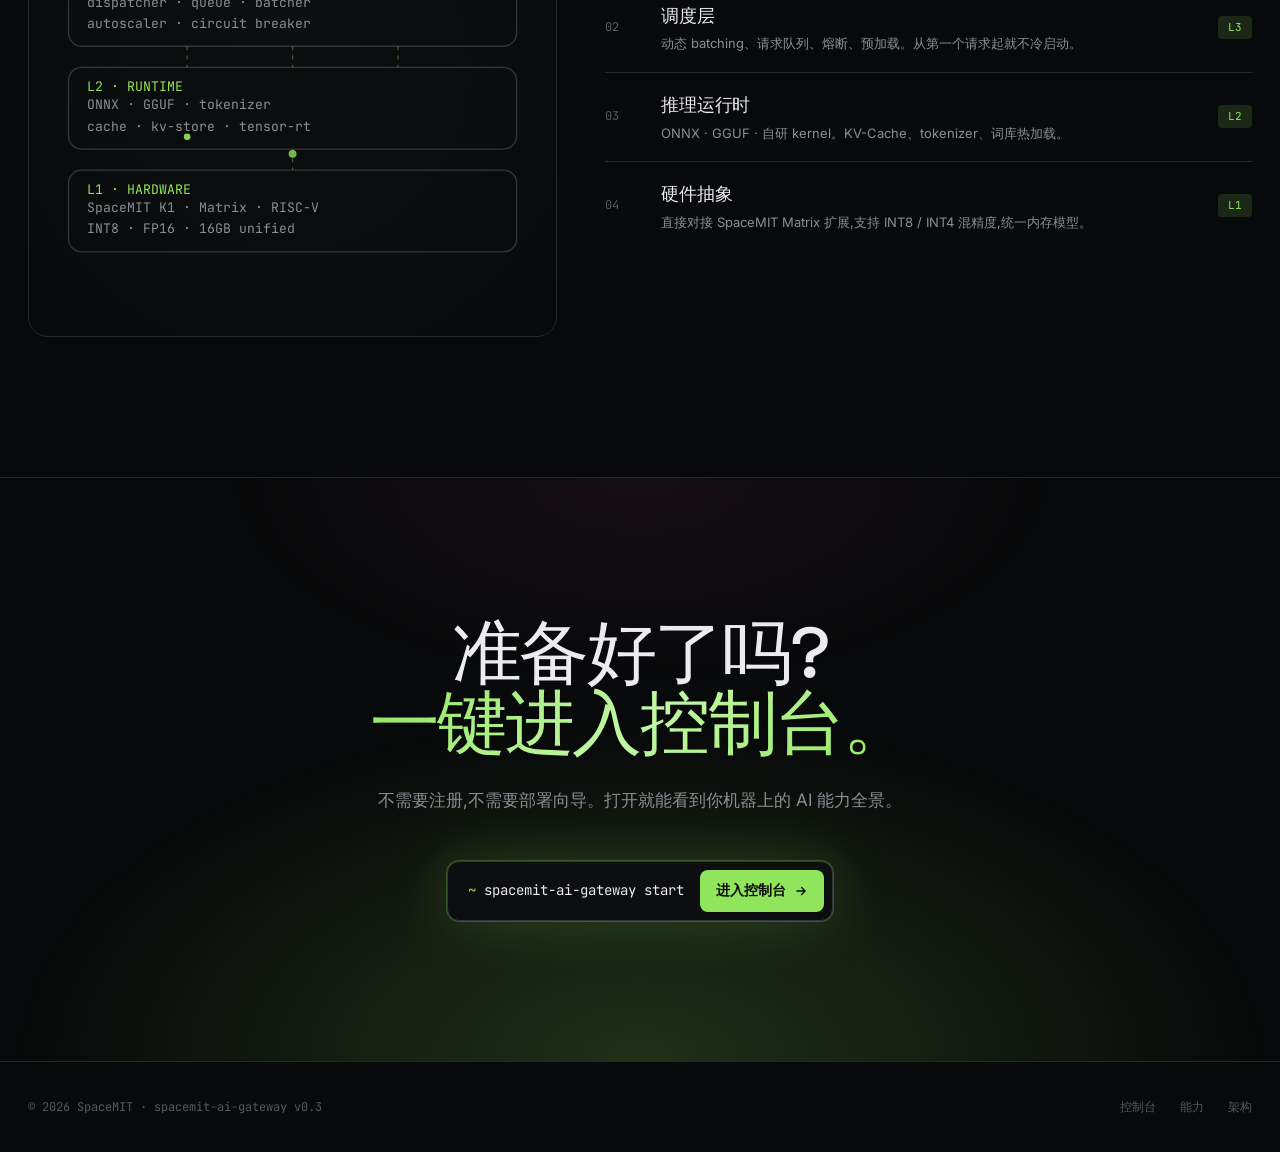
==== commit 418a02a2: "fix: stabilize console trial layouts" ====
--- a/frontend/index.html
+++ b/frontend/index.html
@@ -42,7 +42,7 @@
     <div>
       <div class="eyebrow">
         <span class="dot"></span>
-        <span><b>SYSTEM ONLINE</b> &nbsp;·&nbsp; 5 / 5 服务在线 &nbsp;·&nbsp; RISC-V Matrix</span>
+        <span><b>SYSTEM ONLINE</b> &nbsp;·&nbsp; 6 / 6 服务在线 &nbsp;·&nbsp; RISC-V Matrix</span>
       </div>
 
       <h1 class="headline">
@@ -52,7 +52,7 @@
       </h1>
 
       <p class="subline">
-        一个统一的 SpacemiT AI Gateway，把 <em>ASR · TTS · VAD · 视觉 · LLM</em> 压进同一套调度核心，
+        一个统一的 SpacemiT AI Gateway，把 <em>ASR · TTS · VAD · 视觉 · VLM · LLM</em> 压进同一套调度核心，
         全部跑在你自己的机器上。延迟毫秒级，数据不出域，能力即服务。
       </p>
 
@@ -101,7 +101,7 @@
       <span><span class="acc">●</span> Matcha-TTS · 中英日韩</span><span class="div">/</span>
       <span><span class="acc">●</span> Kokoro-TTS</span><span class="div">/</span>
       <span><span class="acc">●</span> Silero VAD</span><span class="div">/</span>
-      <span><span class="acc">●</span> Qwen2.5-VL</span><span class="div">/</span>
+      <span><span class="acc">●</span> Qwen3.5-VLM · Qwen2.5-VL</span><span class="div">/</span>
       <span><span class="acc">●</span> YOLOv11 · v8 · v5-face</span><span class="div">/</span>
       <span><span class="acc">●</span> ArcFace</span><span class="div">/</span>
       <span><span class="acc">●</span> Qwen3-4B · 0.6B</span><span class="div">/</span>
@@ -111,7 +111,7 @@
       <span><span class="acc">●</span> Matcha-TTS · 中英日韩</span><span class="div">/</span>
       <span><span class="acc">●</span> Kokoro-TTS</span><span class="div">/</span>
       <span><span class="acc">●</span> Silero VAD</span><span class="div">/</span>
-      <span><span class="acc">●</span> Qwen2.5-VL</span><span class="div">/</span>
+      <span><span class="acc">●</span> Qwen3.5-VLM · Qwen2.5-VL</span><span class="div">/</span>
       <span><span class="acc">●</span> YOLOv11 · v8 · v5-face</span><span class="div">/</span>
       <span><span class="acc">●</span> ArcFace</span><span class="div">/</span>
       <span><span class="acc">●</span> Qwen3-4B · 0.6B</span><span class="div">/</span>
@@ -122,7 +122,7 @@
   <section class="section" id="capabilities">
     <div class="section-head">
       <div class="section-label">01 / capabilities</div>
-      <h2 class="section-title">五条能力栈，<br/>一个调度核心。</h2>
+      <h2 class="section-title">六条能力栈，<br/>一个调度核心。</h2>
       <p class="section-sub">
         每一类能力都内置了经过量化、对齐 Matrix 扩展的主流开源模型。即装即用，也可替换成自有模型。
       </p>
@@ -161,7 +161,7 @@
       </div>
 
       <!-- VAD -->
-      <div class="cap third">
+      <div class="cap half">
         <div class="cap-tag">VAD</div>
         <div class="cap-icon">
           <svg width="20" height="20" viewBox="0 0 24 24" fill="none" stroke="currentColor" stroke-width="2" stroke-linecap="round" stroke-linejoin="round"><path d="M3 12h3l2-6 3 12 3-9 2 6h5"/></svg>
@@ -174,15 +174,14 @@
       </div>
 
       <!-- Vision -->
-      <div class="cap third">
+      <div class="cap half">
         <div class="cap-tag">VISION</div>
         <div class="cap-icon">
           <svg width="20" height="20" viewBox="0 0 24 24" fill="none" stroke="currentColor" stroke-width="2" stroke-linecap="round" stroke-linejoin="round"><path d="M1 12s4-8 11-8 11 8 11 8-4 8-11 8S1 12 1 12z"/><circle cx="12" cy="12" r="3"/></svg>
         </div>
         <h3>看得见的世界</h3>
-        <p class="cap-desc">目标检测、人脸识别、视觉问答 —— 全部 INT8 量化，Matrix 加速。</p>
-        <div class="cap-models">
-          <span class="chip">Qwen2.5-VL</span>
+        <p class="cap-desc">目标检测、人脸识别、姿态估计、实例分割 —— 全部 INT8 量化，Matrix 加速。</p>
+        <div class="cap-models">
           <span class="chip">YOLOv11</span>
           <span class="chip">YOLOv8</span>
           <span class="chip">YOLOv5-Face</span>
@@ -190,8 +189,23 @@
         </div>
       </div>
 
+      <!-- VLM -->
+      <div class="cap half">
+        <div class="cap-tag">VLM · 视觉语言</div>
+        <div class="cap-icon">
+          <svg width="20" height="20" viewBox="0 0 24 24" fill="none" stroke="currentColor" stroke-width="2" stroke-linecap="round" stroke-linejoin="round"><rect x="3" y="4" width="18" height="16" rx="2"/><circle cx="8.5" cy="10" r="1.5"/><path d="M21 15l-5-5L5 20"/><path d="M14 6h4M16 4v4"/></svg>
+        </div>
+        <h3>图片理解，<br/>直接对话</h3>
+        <p class="cap-desc">把图片、问题和上下文一起送进端侧模型，完成描述、分析和多轮问答。</p>
+        <div class="cap-models">
+          <span class="chip">Qwen3.5-VLM</span>
+          <span class="chip">Qwen2.5-VL</span>
+          <span class="chip">FastVLM</span>
+        </div>
+      </div>
+
       <!-- LLM — third column with orbit -->
-      <div class="cap third">
+      <div class="cap half">
         <canvas class="viz" id="viz-orbit"></canvas>
         <div class="cap-tag">LLM</div>
         <div class="cap-icon">
